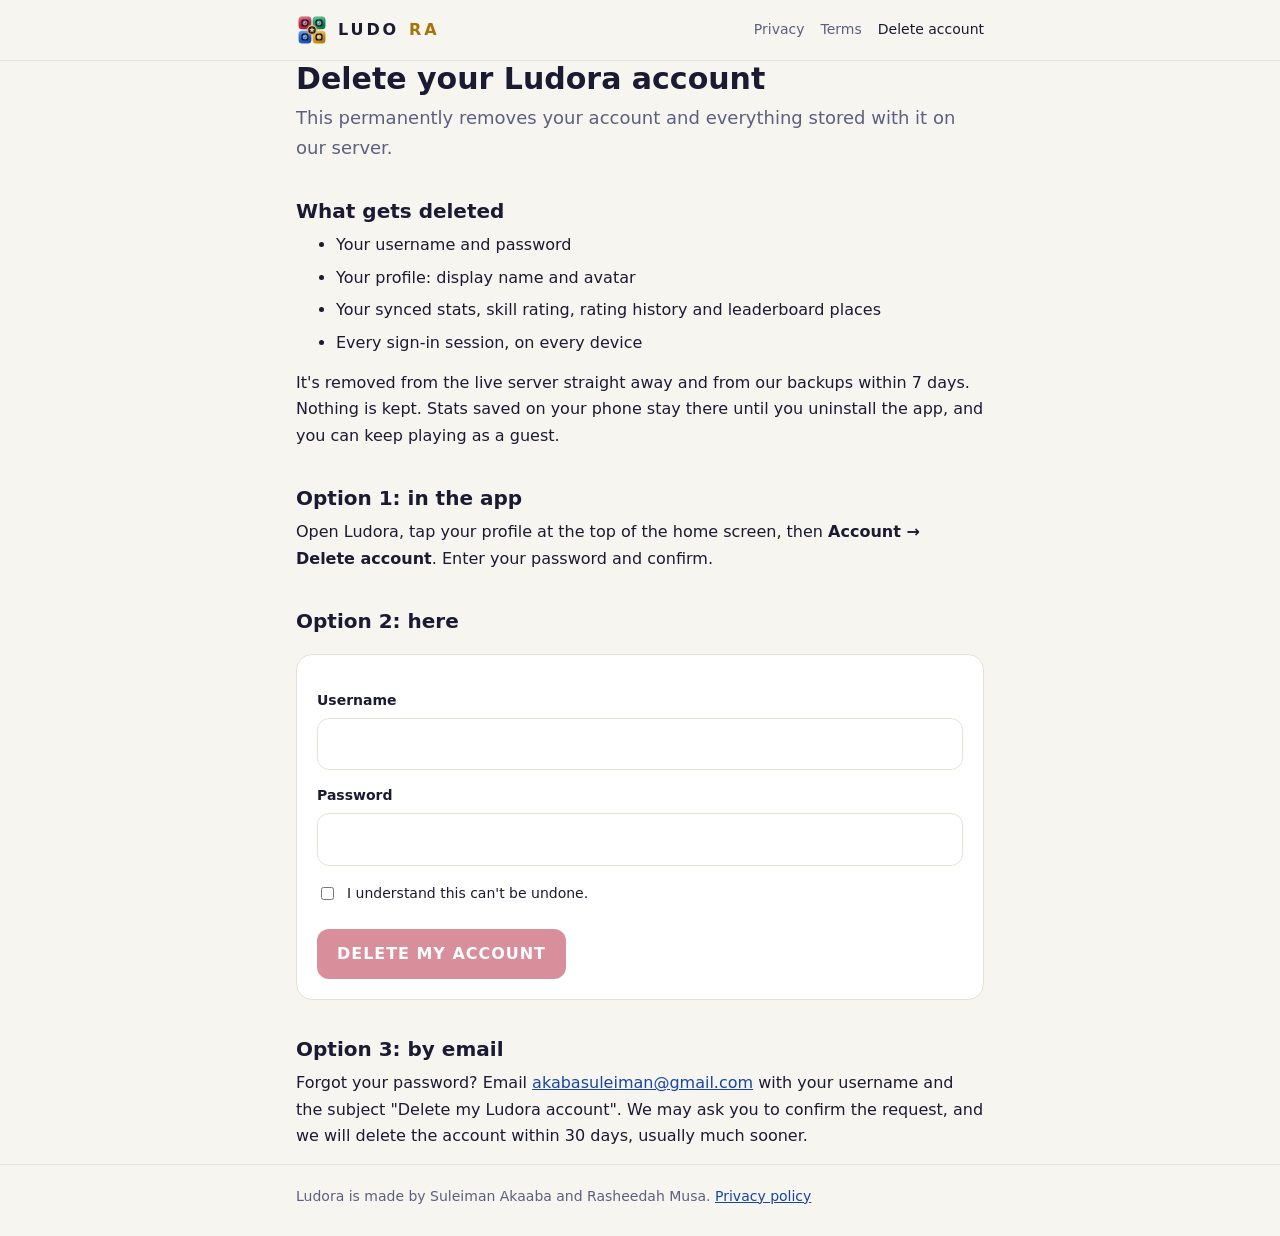
==== delete-account.html @ a9630224 "Ludora site: privacy policy, terms, account deletion Co-Authored-By: Claude Opus 5.5 <noreply@anthro" ====
<!doctype html>
<html lang="en">
<head>
  <meta charset="utf-8">
  <meta name="viewport" content="width=device-width, initial-scale=1">
  <title>Delete Ludora Account</title>
  <meta name="description" content="Delete your Ludora account and the data stored with it.">
  <link rel="icon" href="favicon.png">
  <link rel="stylesheet" href="style.css">
</head>
<body>
  <header class="site">
    <div class="wrap">
      <a class="brand" href="./"><img src="mark.svg" alt="">LUDO<b>RA</b></a>
      <nav class="site">
        <a href="privacy.html">Privacy</a>
        <a href="terms.html">Terms</a>
        <a href="delete-account.html" aria-current="page">Delete account</a>
      </nav>
    </div>
  </header>

  <main class="wrap">
    <h1>Delete your Ludora account</h1>
    <p class="lead">This permanently removes your account and everything stored with it on our server.</p>

    <h2>What gets deleted</h2>
    <ul>
      <li>Your username and password</li>
      <li>Your profile: display name and avatar</li>
      <li>Your synced stats, skill rating, rating history and leaderboard places</li>
      <li>Every sign-in session, on every device</li>
    </ul>
    <p>It's removed from the live server straight away and from our backups within 7 days. Nothing is kept. Stats saved on your phone stay there until you uninstall the app, and you can keep playing as a guest.</p>

    <h2>Option 1: in the app</h2>
    <p>Open Ludora, tap your profile at the top of the home screen, then <strong>Account → Delete account</strong>. Enter your password and confirm.</p>

    <h2>Option 2: here</h2>
    <div class="card">
      <form id="delete-form" novalidate>
        <label for="username">Username</label>
        <input id="username" name="username" type="text" autocomplete="username" autocapitalize="none" spellcheck="false" required>
        <label for="password">Password</label>
        <input id="password" name="password" type="password" autocomplete="current-password" required>
        <label class="check"><input id="confirm" type="checkbox"> I understand this can't be undone.</label>
        <button class="danger" id="submit" type="submit" disabled>DELETE MY ACCOUNT</button>
        <div class="status" id="status" role="status" aria-live="polite"></div>
      </form>
    </div>

    <h2>Option 3: by email</h2>
    <p>Forgot your password? Email <a href="mailto:akabasuleiman@gmail.com?subject=Delete%20my%20Ludora%20account">akabasuleiman@gmail.com</a> with your username and the subject "Delete my Ludora account". We may ask you to confirm the request, and we will delete the account within 30 days, usually much sooner.</p>
  </main>

  <footer class="site">
    <div class="wrap">Ludora is made by Suleiman Akaaba and Rasheedah Musa. <a href="privacy.html">Privacy policy</a></div>
  </footer>

  <script>
    // Signs in to the game server, then deletes the account with the same password check the app uses.
    const API = 'https://132-226-86-59.sslip.io/api';
    const form = document.getElementById('delete-form');
    const username = document.getElementById('username');
    const password = document.getElementById('password');
    const confirmBox = document.getElementById('confirm');
    const submit = document.getElementById('submit');
    const status = document.getElementById('status');

    const ready = () => {
      submit.disabled = !(username.value.trim() && password.value && confirmBox.checked);
    };
    [username, password, confirmBox].forEach((el) => el.addEventListener('input', ready));
    confirmBox.addEventListener('change', ready);

    const show = (kind, text) => {
      status.className = 'status ' + kind;
      status.textContent = text;
    };

    async function call(method, route, body, token) {
      const res = await fetch(API + route, {
        method,
        headers: { 'content-type': 'application/json', ...(token ? { authorization: 'Bearer ' + token } : {}) },
        body: JSON.stringify(body),
      });
      const data = await res.json().catch(() => ({}));
      if (!res.ok) throw new Error(data.error || 'The server said no (' + res.status + ').');
      return data;
    }

    form.addEventListener('submit', async (e) => {
      e.preventDefault();
      if (submit.disabled) return;
      submit.disabled = true;
      status.className = 'status';
      try {
        const { token } = await call('POST', '/login', { username: username.value.trim(), password: password.value });
        await call('DELETE', '/me', { password: password.value }, token);
        form.reset();
        show('ok', 'Your account has been deleted. Thanks for playing Ludora.');
      } catch (err) {
        show('error', err instanceof TypeError ? "Can't reach the game server. Check your connection and try again, or email us." : err.message);
        ready();
      }
    });
  </script>
</body>
</html>
---- style.css ----
/* Ludora site: the app's "Jewel night" palette, with a light reading mode. */
:root {
  --bg: #f7f5ef;
  --surface: #ffffff;
  --text: #1b1a33;
  --muted: #5d5f80;
  --line: #e4e1d6;
  --accent: #a8730a;
  --link: #1646a3;
  --danger: #b3203a;
  --danger-bg: #fdecef;
  --good: #0b6b40;
  --good-bg: #e6f6ee;
  --field: #ffffff;
  color-scheme: light;
}
@media (prefers-color-scheme: dark) {
  :root:not([data-theme="light"]) {
    --bg: #0e1024;
    --surface: #181b36;
    --text: #f4f2ff;
    --muted: #a3a6c8;
    --line: #2e3360;
    --accent: #f2c46d;
    --link: #8db6ff;
    --danger: #ff7a8a;
    --danger-bg: rgba(224, 52, 79, 0.16);
    --good: #5be39b;
    --good-bg: rgba(25, 179, 107, 0.16);
    --field: #12152e;
    color-scheme: dark;
  }
}
:root[data-theme="dark"] {
  --bg: #0e1024;
  --surface: #181b36;
  --text: #f4f2ff;
  --muted: #a3a6c8;
  --line: #2e3360;
  --accent: #f2c46d;
  --link: #8db6ff;
  --danger: #ff7a8a;
  --danger-bg: rgba(224, 52, 79, 0.16);
  --good: #5be39b;
  --good-bg: rgba(25, 179, 107, 0.16);
  --field: #12152e;
  color-scheme: dark;
}

* { box-sizing: border-box; }
html { -webkit-text-size-adjust: 100%; }
body {
  margin: 0;
  background: var(--bg);
  color: var(--text);
  font: 16px/1.65 system-ui, -apple-system, "Segoe UI", Roboto, sans-serif;
}
a { color: var(--link); }
a:focus-visible, button:focus-visible, input:focus-visible { outline: 2px solid var(--accent); outline-offset: 2px; }

.wrap { max-width: 720px; margin: 0 auto; padding: 0 16px; }

header.site {
  border-bottom: 1px solid var(--line);
}
header.site .wrap {
  display: flex;
  align-items: center;
  justify-content: space-between;
  gap: 12px;
  flex-wrap: wrap;
  padding-top: 14px;
  padding-bottom: 14px;
}
.brand {
  display: flex;
  align-items: center;
  gap: 10px;
  color: var(--text);
  text-decoration: none;
  font-weight: 800;
  letter-spacing: 0.18em;
}
.brand img { width: 32px; height: 32px; }
.brand b { color: var(--accent); font-weight: 800; }
nav.site { display: flex; gap: 16px; flex-wrap: wrap; font-size: 14px; }
nav.site a { color: var(--muted); text-decoration: none; }
nav.site a:hover, nav.site a[aria-current="page"] { color: var(--text); }

main { padding: 32px 0 48px; }
h1 { font-size: 30px; line-height: 1.2; margin: 0 0 6px; }
h2 { font-size: 20px; line-height: 1.3; margin: 36px 0 8px; }
h3 { font-size: 16px; margin: 22px 0 4px; }
p, ul, ol { margin: 0 0 14px; }
li { margin-bottom: 6px; }
.updated { color: var(--muted); font-size: 14px; margin-bottom: 24px; }
.lead { font-size: 18px; color: var(--muted); }

.card {
  background: var(--surface);
  border: 1px solid var(--line);
  border-radius: 16px;
  padding: 20px;
  margin: 20px 0;
}
table { width: 100%; border-collapse: collapse; font-size: 15px; }
th, td { text-align: left; vertical-align: top; padding: 10px 8px; border-bottom: 1px solid var(--line); }
th { font-size: 13px; color: var(--muted); font-weight: 700; }
.table-scroll { overflow-x: auto; }

.hero { text-align: center; padding: 24px 0 8px; }
.hero img { width: 120px; height: 120px; }
.hero h1 { font-size: 44px; letter-spacing: 0.2em; margin: 14px 0 4px; padding-left: 0.2em; }
.hero h1 b { color: var(--accent); }
.links { display: grid; gap: 12px; grid-template-columns: repeat(auto-fit, minmax(200px, 1fr)); margin-top: 28px; }
.links a {
  display: block;
  background: var(--surface);
  border: 1px solid var(--line);
  border-radius: 14px;
  padding: 16px;
  color: var(--text);
  text-decoration: none;
  font-weight: 700;
}
.links a span { display: block; color: var(--muted); font-weight: 400; font-size: 14px; }

form label { display: block; font-weight: 700; font-size: 14px; margin: 14px 0 6px; }
form input[type="text"], form input[type="password"] {
  width: 100%;
  font: inherit;
  padding: 12px 14px;
  border-radius: 12px;
  border: 1px solid var(--line);
  background: var(--field);
  color: var(--text);
}
.check { display: flex; gap: 10px; align-items: flex-start; margin-top: 16px; font-weight: 400; }
.check input { margin-top: 5px; }
button.danger {
  margin-top: 18px;
  font: inherit;
  font-weight: 800;
  letter-spacing: 0.06em;
  padding: 12px 20px;
  border-radius: 12px;
  border: 0;
  background: var(--danger);
  color: #fff;
  cursor: pointer;
}
button.danger:disabled { opacity: 0.5; cursor: not-allowed; }
.status { margin-top: 16px; padding: 12px 14px; border-radius: 12px; display: none; }
.status.error { display: block; background: var(--danger-bg); color: var(--danger); }
.status.ok { display: block; background: var(--good-bg); color: var(--good); }

footer.site { border-top: 1px solid var(--line); color: var(--muted); font-size: 14px; }
footer.site .wrap { padding-top: 20px; padding-bottom: 28px; }
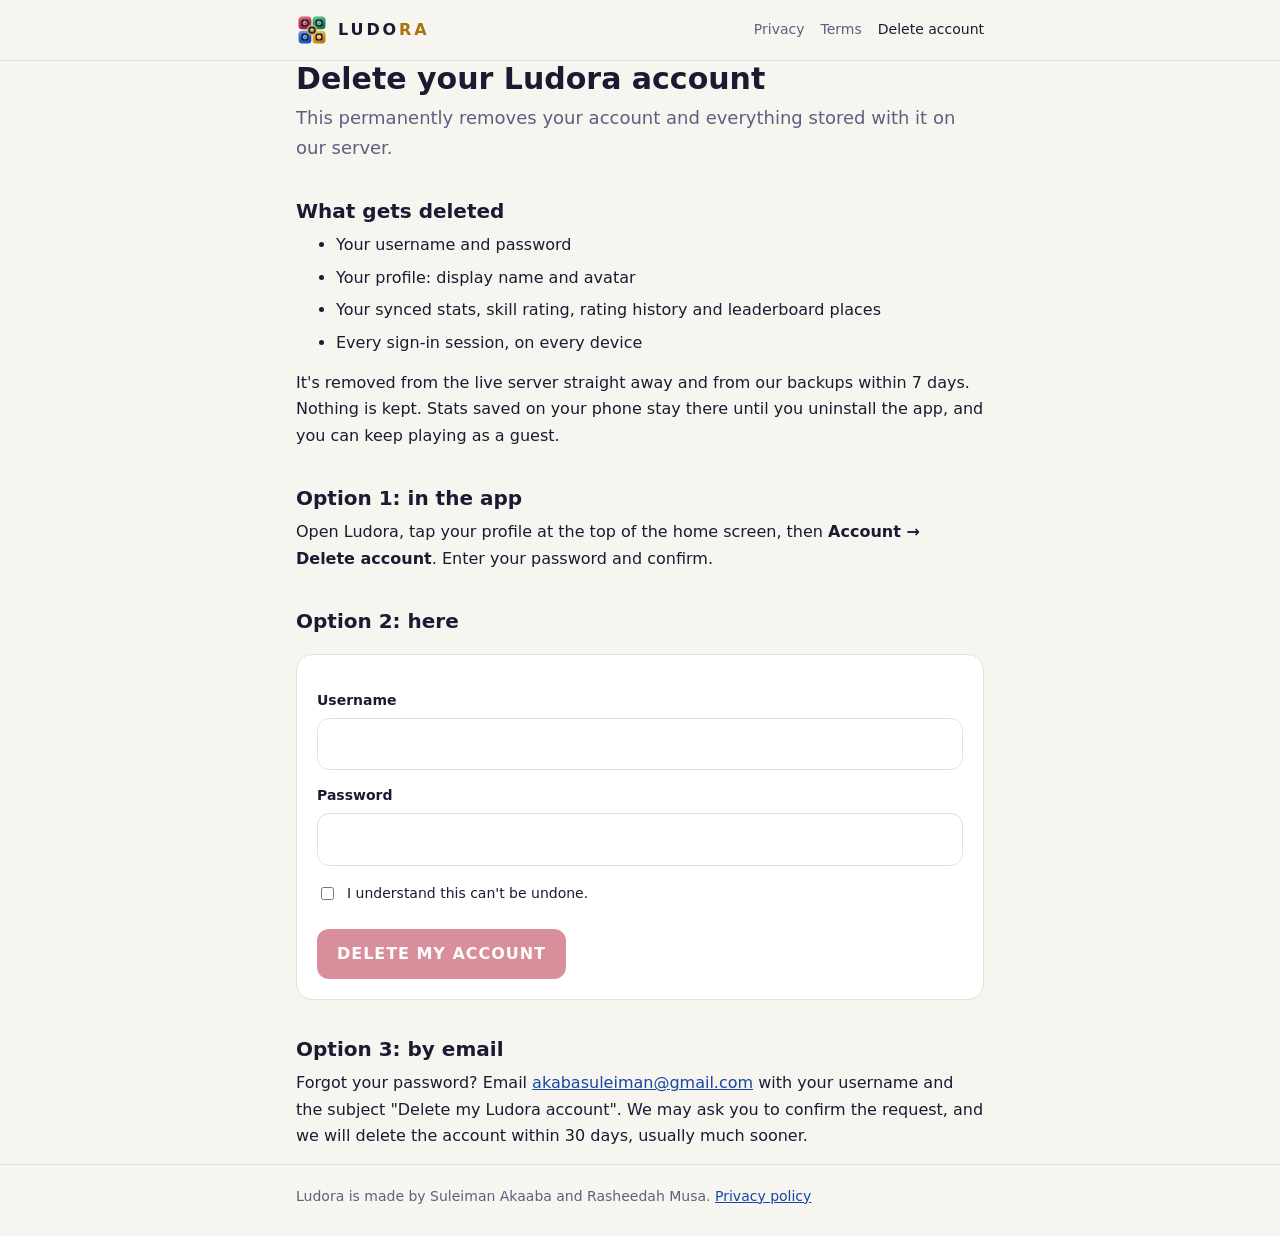
==== commit 8e10085e: "Tidy the header wordmark; stack the data table on phones Co-Authored-By: Claude Opus 5.5 <noreply@an" ====
--- a/delete-account.html
+++ b/delete-account.html
@@ -11,7 +11,7 @@
 <body>
   <header class="site">
     <div class="wrap">
-      <a class="brand" href="./"><img src="mark.svg" alt="">LUDO<b>RA</b></a>
+      <a class="brand" href="./"><img src="mark.svg" alt=""><span>LUDO<b>RA</b></span></a>
       <nav class="site">
         <a href="privacy.html">Privacy</a>
         <a href="terms.html">Terms</a>
--- a/style.css
+++ b/style.css
@@ -107,10 +107,18 @@
 th, td { text-align: left; vertical-align: top; padding: 10px 8px; border-bottom: 1px solid var(--line); }
 th { font-size: 13px; color: var(--muted); font-weight: 700; }
 .table-scroll { overflow-x: auto; }
+/* On phones each row becomes a small card, labelled cell by cell. */
+@media (max-width: 600px) {
+  table, tbody, tr, td { display: block; }
+  thead { display: none; }
+  tr { border: 1px solid var(--line); border-radius: 14px; padding: 6px 14px; margin-bottom: 10px; background: var(--surface); }
+  td { border: 0; padding: 6px 0; }
+  td::before { content: attr(data-label); display: block; font-size: 12px; font-weight: 700; color: var(--muted); text-transform: uppercase; letter-spacing: 0.06em; }
+}
 
 .hero { text-align: center; padding: 24px 0 8px; }
 .hero img { width: 120px; height: 120px; }
-.hero h1 { font-size: 44px; letter-spacing: 0.2em; margin: 14px 0 4px; padding-left: 0.2em; }
+.hero h1 { font-size: 44px; letter-spacing: 0.2em; margin: 14px 0 10px; padding-left: 0.2em; }
 .hero h1 b { color: var(--accent); }
 .links { display: grid; gap: 12px; grid-template-columns: repeat(auto-fit, minmax(200px, 1fr)); margin-top: 28px; }
 .links a {
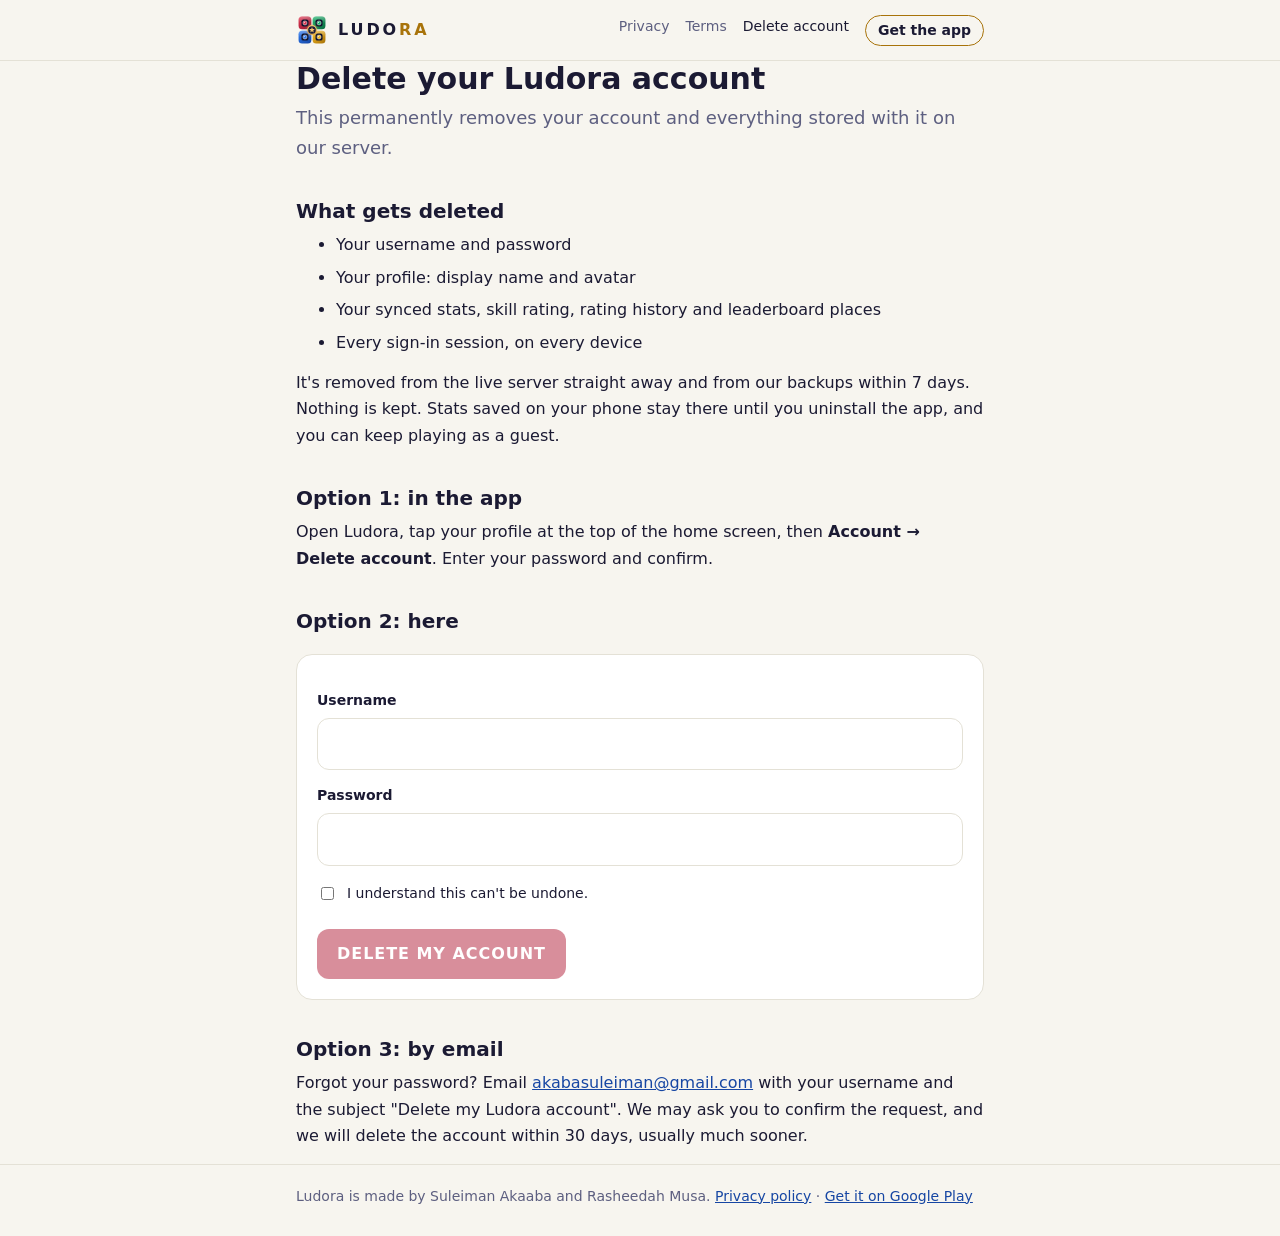
==== commit 82bb8105: "Add the Google Play download link and make the site SEO-friendly The app is live at play.google.com/" ====
--- a/delete-account.html
+++ b/delete-account.html
@@ -3,19 +3,39 @@
 <head>
   <meta charset="utf-8">
   <meta name="viewport" content="width=device-width, initial-scale=1">
-  <title>Delete Ludora Account</title>
-  <meta name="description" content="Delete your Ludora account and the data stored with it.">
+  <title>Delete Your Ludora Account — Remove Your Data</title>
+  <meta name="description" content="Delete your Ludora account and everything stored with it. Sign in here to permanently remove your username, profile, rating and match history.">
+  <link rel="canonical" href="https://acem702.github.io/ludora/delete-account.html">
+  <meta name="robots" content="index, follow, max-image-preview:large">
+  <meta name="theme-color" content="#f7f5ef" media="(prefers-color-scheme: light)">
+  <meta name="theme-color" content="#0e1024" media="(prefers-color-scheme: dark)">
+
+  <meta property="og:type" content="article">
+  <meta property="og:site_name" content="Ludora">
+  <meta property="og:title" content="Delete your Ludora account">
+  <meta property="og:description" content="Delete your Ludora account and everything stored with it. Sign in here to permanently remove your username, profile, rating and match history.">
+  <meta property="og:url" content="https://acem702.github.io/ludora/delete-account.html">
+  <meta property="og:image" content="https://acem702.github.io/ludora/og.jpg">
+  <meta property="og:image:width" content="1200">
+  <meta property="og:image:height" content="630">
+  <meta name="twitter:card" content="summary_large_image">
+  <meta name="twitter:title" content="Delete your Ludora account">
+  <meta name="twitter:description" content="Delete your Ludora account and everything stored with it. Sign in here to permanently remove your username, profile, rating and match history.">
+  <meta name="twitter:image" content="https://acem702.github.io/ludora/og.jpg">
+
   <link rel="icon" href="favicon.png">
+  <link rel="apple-touch-icon" href="favicon.png">
   <link rel="stylesheet" href="style.css">
 </head>
 <body>
   <header class="site">
     <div class="wrap">
-      <a class="brand" href="./"><img src="mark.svg" alt=""><span>LUDO<b>RA</b></span></a>
-      <nav class="site">
+      <a class="brand" href="./"><img src="mark.svg" alt="" width="32" height="32"><span>LUDO<b>RA</b></span></a>
+      <nav class="site" aria-label="Main">
         <a href="privacy.html">Privacy</a>
         <a href="terms.html">Terms</a>
         <a href="delete-account.html" aria-current="page">Delete account</a>
+        <a class="nav-cta" href="https://play.google.com/store/apps/details?id=com.acem702.ludora" rel="noopener">Get the app</a>
       </nav>
     </div>
   </header>
@@ -54,7 +74,7 @@
   </main>
 
   <footer class="site">
-    <div class="wrap">Ludora is made by Suleiman Akaaba and Rasheedah Musa. <a href="privacy.html">Privacy policy</a></div>
+    <div class="wrap">Ludora is made by Suleiman Akaaba and Rasheedah Musa. <a href="privacy.html">Privacy policy</a> · <a href="https://play.google.com/store/apps/details?id=com.acem702.ludora" rel="noopener">Get it on Google Play</a></div>
   </footer>
 
   <script>
--- a/style.css
+++ b/style.css
@@ -164,3 +164,72 @@
 
 footer.site { border-top: 1px solid var(--line); color: var(--muted); font-size: 14px; }
 footer.site .wrap { padding-top: 20px; padding-bottom: 28px; }
+
+/* Download call to action */
+nav.site a.nav-cta {
+  color: var(--text);
+  font-weight: 700;
+  border: 1px solid var(--accent);
+  border-radius: 999px;
+  padding: 4px 12px;
+  line-height: 1.5;
+}
+nav.site a.nav-cta:hover { background: var(--accent); color: #12152e; }
+
+.cta { margin: 22px 0 6px; }
+.badge {
+  display: inline-block;
+  border-radius: 12px;
+  text-decoration: none;
+  color: var(--text);
+  font-weight: 700;
+}
+.badge img { height: 68px; width: auto; display: block; }
+.cta-note { color: var(--muted); font-size: 14px; margin-bottom: 0; }
+
+a.button {
+  display: inline-block;
+  background: var(--accent);
+  color: #12152e;
+  text-decoration: none;
+  font-weight: 800;
+  letter-spacing: 0.02em;
+  padding: 14px 24px;
+  border-radius: 12px;
+}
+a.button:hover { filter: brightness(1.08); }
+.cta-inline { margin: 26px 0 8px; }
+
+/* Feature grid and tick list */
+.features { display: grid; gap: 12px; grid-template-columns: repeat(auto-fit, minmax(200px, 1fr)); margin: 16px 0 8px; }
+.feature {
+  background: var(--surface);
+  border: 1px solid var(--line);
+  border-radius: 14px;
+  padding: 16px;
+}
+.feature h3 { margin: 0 0 6px; font-size: 16px; }
+.feature p { margin: 0; color: var(--muted); font-size: 15px; }
+
+ul.ticks { list-style: none; padding: 0; margin-top: 12px; }
+ul.ticks li { position: relative; padding-left: 26px; margin-bottom: 10px; }
+ul.ticks li::before {
+  content: "";
+  position: absolute;
+  left: 2px;
+  top: 0.5em;
+  width: 10px;
+  height: 10px;
+  border-radius: 3px;
+  background: var(--accent);
+}
+
+/* If the Google Play badge image fails to load, the link becomes a plain button. */
+.badge-fallback {
+  background: var(--accent);
+  color: #12152e;
+  font-weight: 800;
+  padding: 14px 24px;
+}
+.badge-fallback img { display: none; }
+.badge-fallback::after { content: "Get it on Google Play"; }
